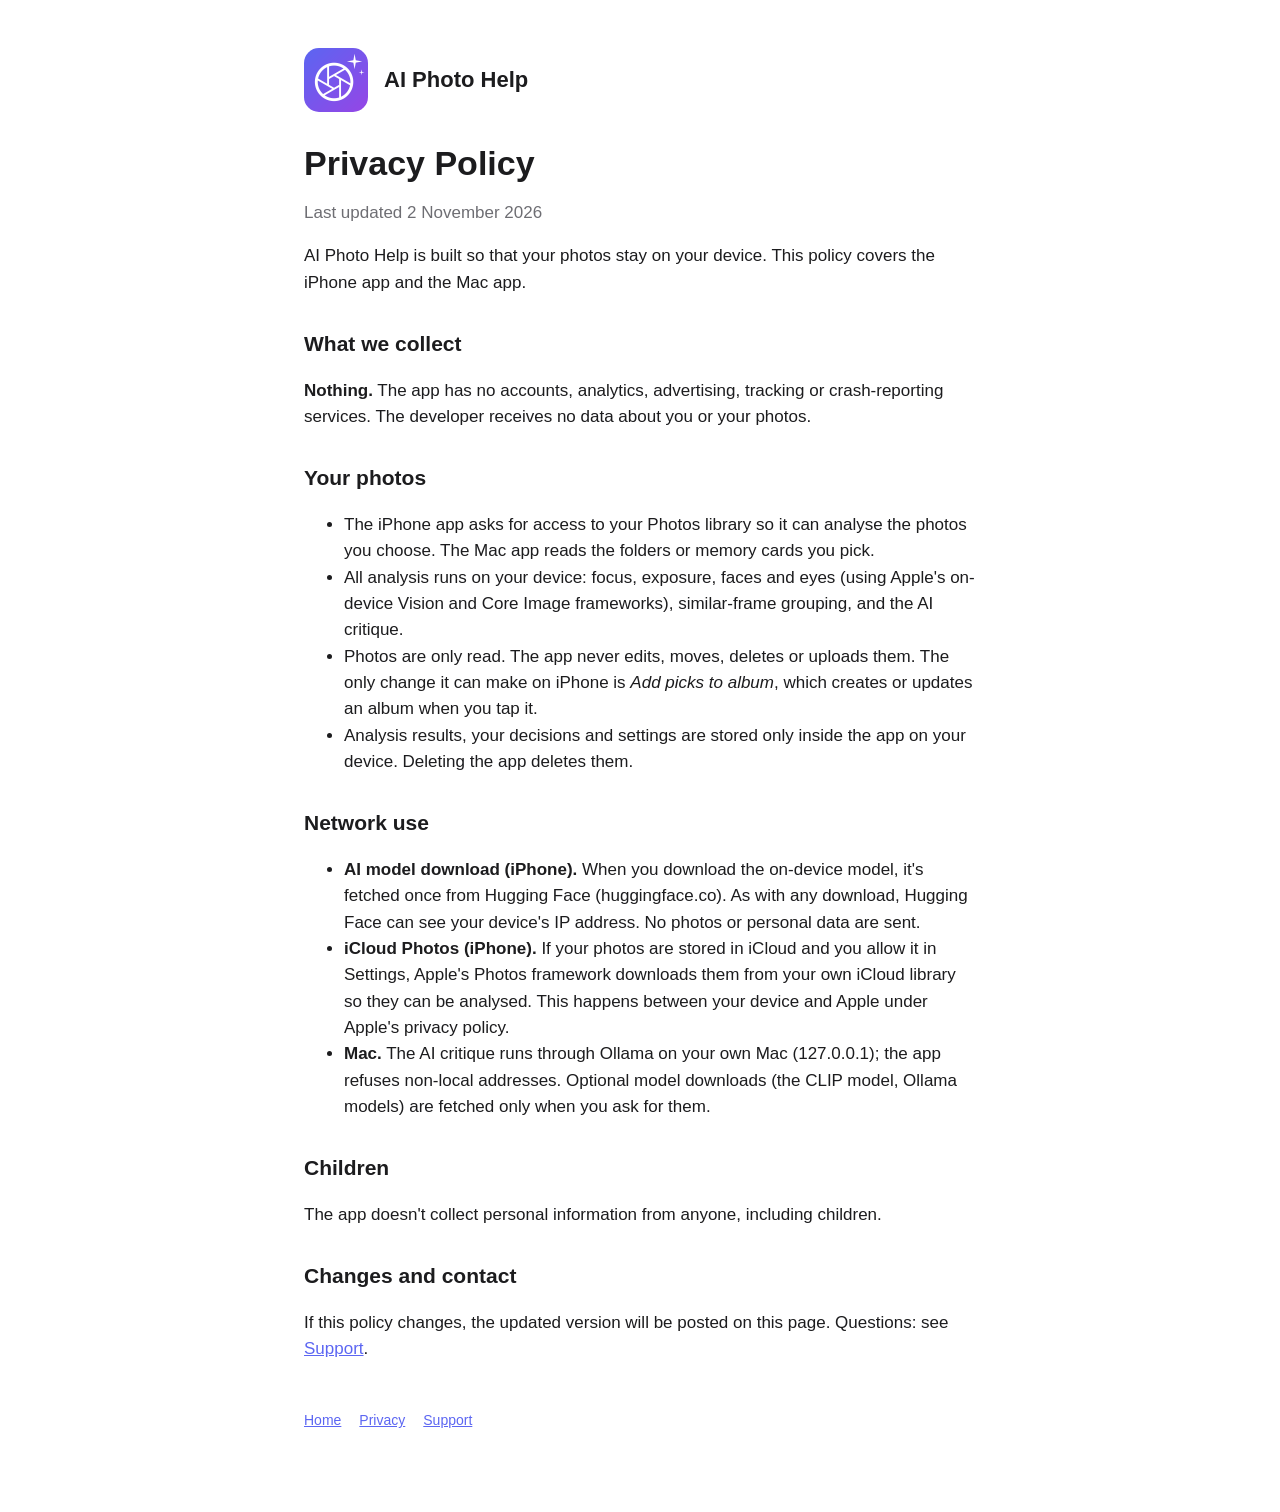
==== privacy.html @ e4ab42d0 "AI Photo Help site: landing, privacy policy, support" ====
<!doctype html><html lang="en"><head><meta charset="utf-8"><meta name="viewport" content="width=device-width, initial-scale=1"><link rel="stylesheet" href="style.css"><link rel="icon" href="icon.png"><title>Privacy Policy · AI Photo Help</title></head><body><main><header><img src="icon.png" alt=""><a href="./">AI Photo Help</a></header>
<h1>Privacy Policy</h1>
<p class="muted">Last updated 2 November 2026</p>
<p>AI Photo Help is built so that your photos stay on your device. This policy covers the iPhone app and the Mac app.</p>
<h2>What we collect</h2>
<p><b>Nothing.</b> The app has no accounts, analytics, advertising, tracking or crash-reporting services. The developer receives no data about you or your photos.</p>
<h2>Your photos</h2>
<ul>
<li>The iPhone app asks for access to your Photos library so it can analyse the photos you choose. The Mac app reads the folders or memory cards you pick.</li>
<li>All analysis runs on your device: focus, exposure, faces and eyes (using Apple's on-device Vision and Core Image frameworks), similar-frame grouping, and the AI critique.</li>
<li>Photos are only read. The app never edits, moves, deletes or uploads them. The only change it can make on iPhone is <i>Add picks to album</i>, which creates or updates an album when you tap it.</li>
<li>Analysis results, your decisions and settings are stored only inside the app on your device. Deleting the app deletes them.</li>
</ul>
<h2>Network use</h2>
<ul>
<li><b>AI model download (iPhone).</b> When you download the on-device model, it's fetched once from Hugging Face (huggingface.co). As with any download, Hugging Face can see your device's IP address. No photos or personal data are sent.</li>
<li><b>iCloud Photos (iPhone).</b> If your photos are stored in iCloud and you allow it in Settings, Apple's Photos framework downloads them from your own iCloud library so they can be analysed. This happens between your device and Apple under Apple's privacy policy.</li>
<li><b>Mac.</b> The AI critique runs through Ollama on your own Mac (127.0.0.1); the app refuses non-local addresses. Optional model downloads (the CLIP model, Ollama models) are fetched only when you ask for them.</li>
</ul>
<h2>Children</h2>
<p>The app doesn't collect personal information from anyone, including children.</p>
<h2>Changes and contact</h2>
<p>If this policy changes, the updated version will be posted on this page. Questions: see <a href="support.html">Support</a>.</p>
<footer><nav><a href="./">Home</a><a href="privacy.html">Privacy</a><a href="support.html">Support</a></nav></footer></main></body></html>
---- style.css ----
:root { --accent: #5c66f2; --text: #1c1c1e; --muted: #6e6e73; --card: #f2f2f7; }
@media (prefers-color-scheme: dark) { :root { --text: #f2f2f7; --muted: #a1a1a6; --card: #1c1c1e; } body { background: #000; } }
* { box-sizing: border-box; }
body { margin: 0; font: 17px/1.55 -apple-system, BlinkMacSystemFont, "Segoe UI", sans-serif; color: var(--text); }
main { max-width: 720px; margin: 0 auto; padding: 48px 24px 80px; }
header { display: flex; align-items: center; gap: 16px; margin-bottom: 32px; }
header img { width: 64px; height: 64px; border-radius: 15px; }
header a { color: inherit; text-decoration: none; font-weight: 700; font-size: 22px; }
h1 { font-size: 34px; line-height: 1.15; margin: 0 0 12px; }
h2 { font-size: 21px; margin: 32px 0 8px; }
p, li { color: var(--text); }
.muted { color: var(--muted); }
.card { background: var(--card); border-radius: 14px; padding: 18px 20px; margin: 16px 0; }
a { color: var(--accent); }
nav a { margin-right: 18px; }
footer { margin-top: 48px; font-size: 14px; color: var(--muted); }
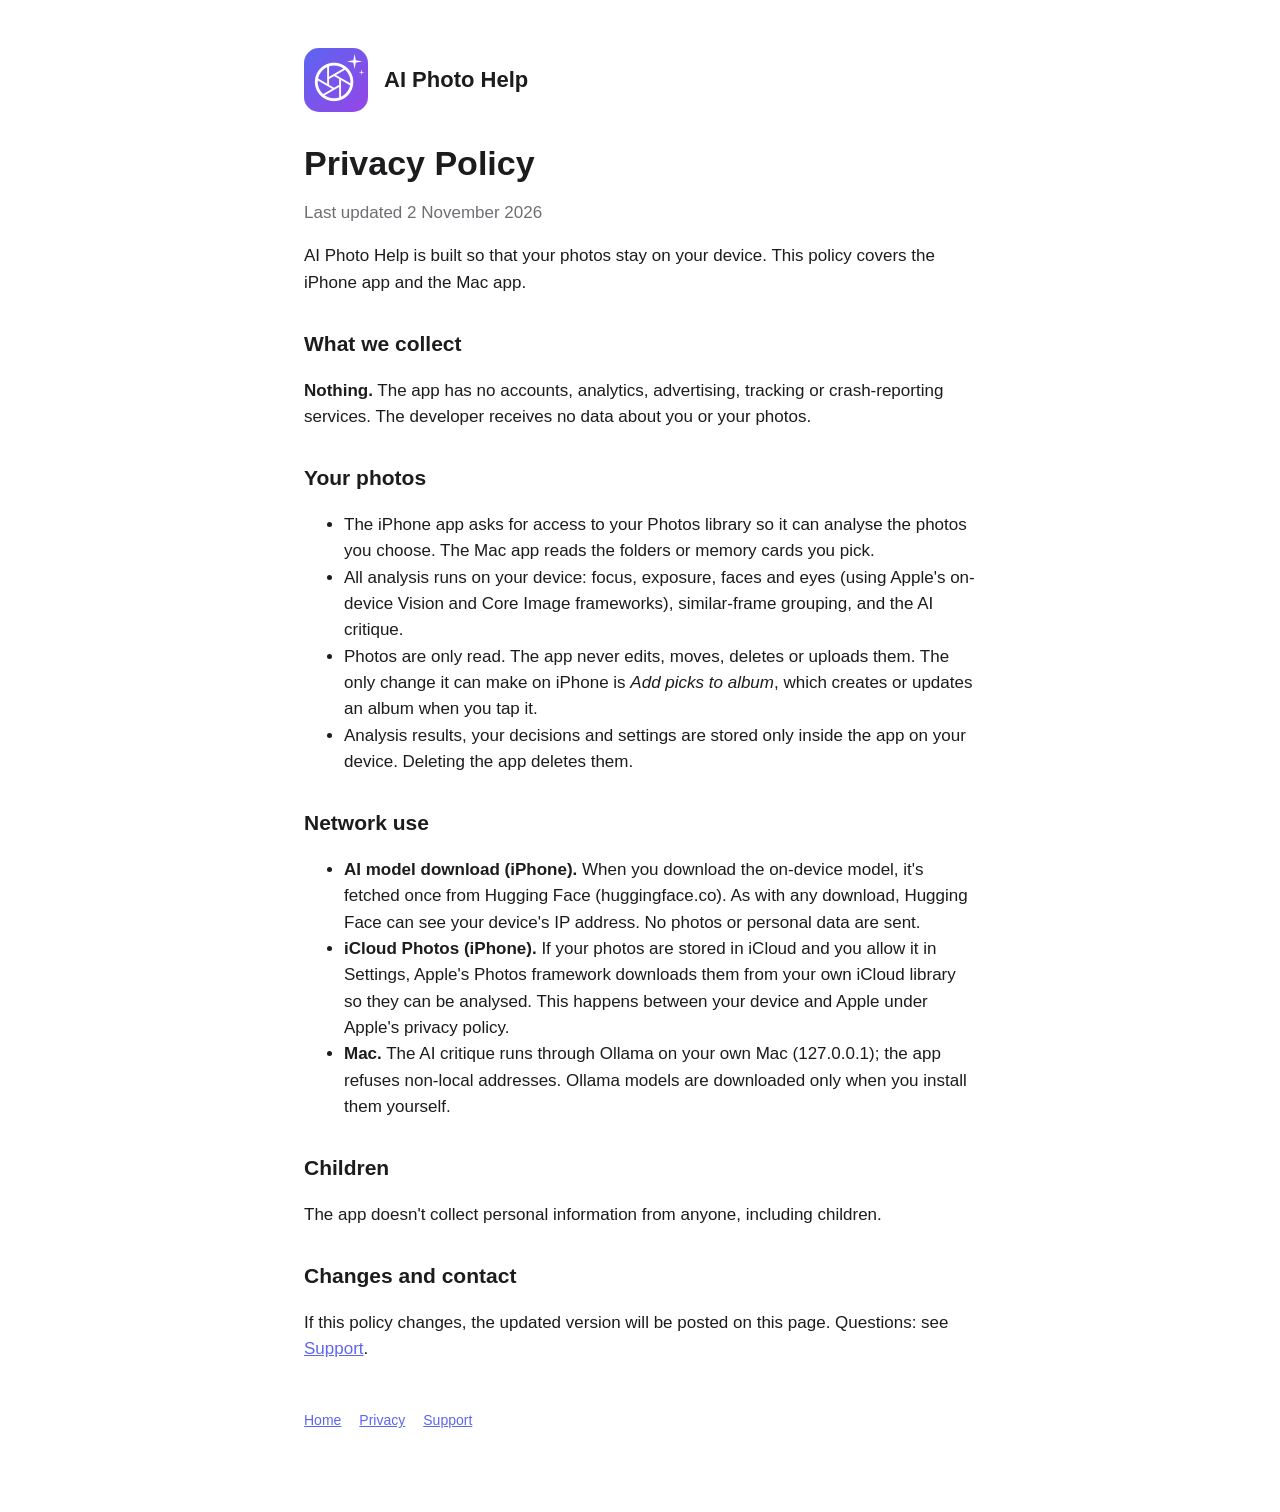
==== commit 55ffd364: "Privacy: CLIP model is bundled on Mac" ====
--- a/privacy.html
+++ b/privacy.html
@@ -15,7 +15,7 @@
 <ul>
 <li><b>AI model download (iPhone).</b> When you download the on-device model, it's fetched once from Hugging Face (huggingface.co). As with any download, Hugging Face can see your device's IP address. No photos or personal data are sent.</li>
 <li><b>iCloud Photos (iPhone).</b> If your photos are stored in iCloud and you allow it in Settings, Apple's Photos framework downloads them from your own iCloud library so they can be analysed. This happens between your device and Apple under Apple's privacy policy.</li>
-<li><b>Mac.</b> The AI critique runs through Ollama on your own Mac (127.0.0.1); the app refuses non-local addresses. Optional model downloads (the CLIP model, Ollama models) are fetched only when you ask for them.</li>
+<li><b>Mac.</b> The AI critique runs through Ollama on your own Mac (127.0.0.1); the app refuses non-local addresses. Ollama models are downloaded only when you install them yourself.</li>
 </ul>
 <h2>Children</h2>
 <p>The app doesn't collect personal information from anyone, including children.</p>
